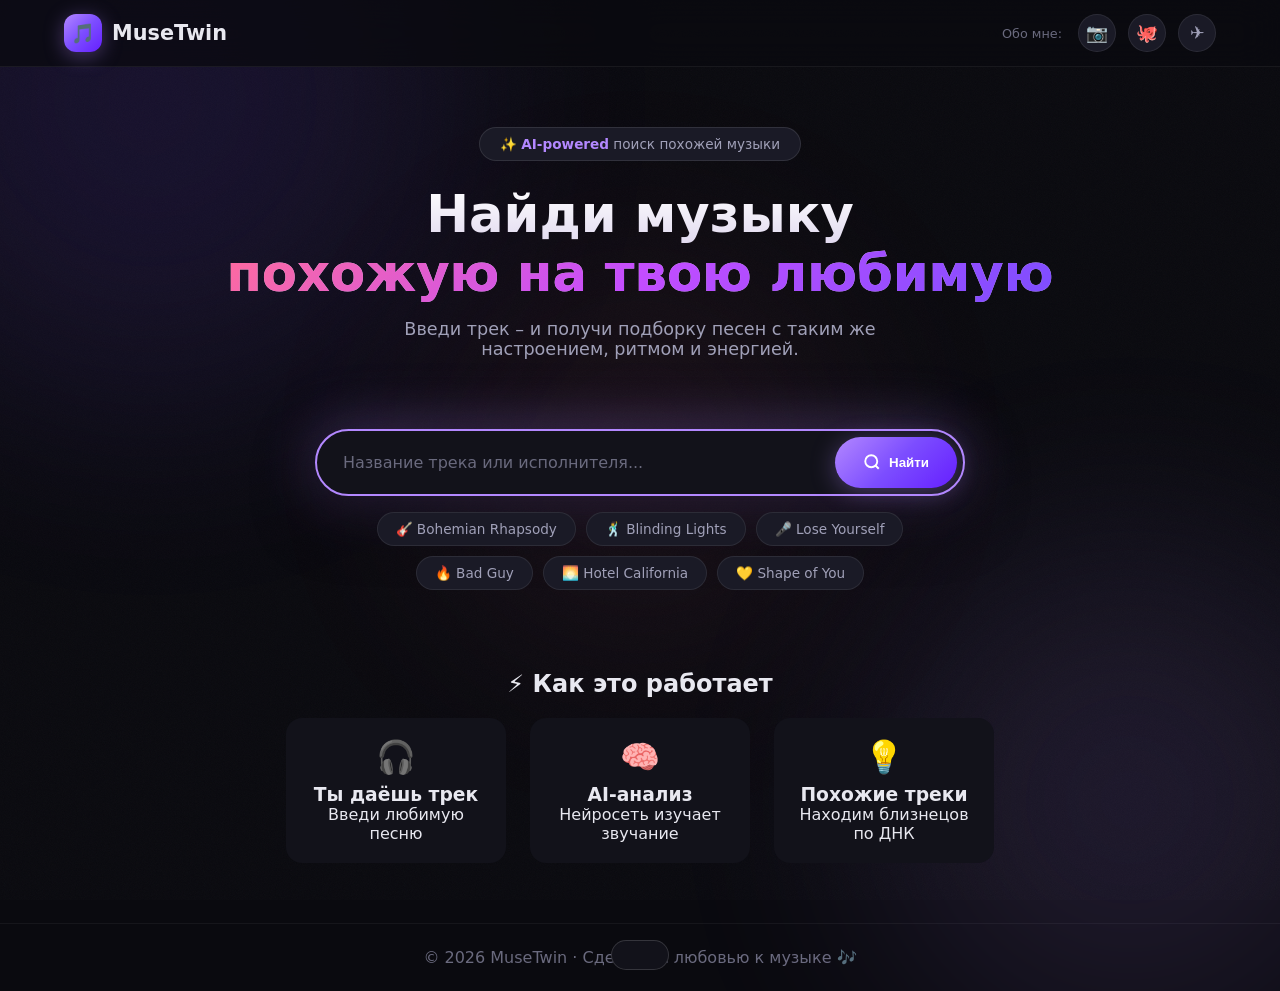
==== frontend/index.html @ 0e5f1a29 "Complete user-interface [With little bug, fix ASAP]" ====
<!DOCTYPE html>
<html lang="ru">
<head>
    <meta charset="UTF-8">
    <meta name="viewport" content="width=device-width, initial-scale=1.0">
    <title>MuseTwin — найди музыку, похожую на твою</title>
    <style>
        :root {
            --bg: #0a0a0f;
            --surface: #12121a;
            --surface-2: #1a1a26;
            --surface-3: #222233;
            --text: #e8e8f0;
            --text-secondary: #a0a0b8;
            --text-muted: #6a6a7e;
            --accent: #b388ff;
            --accent-2: #7c4dff;
            --accent-glow: rgba(179, 136, 255, 0.35);
            --gradient-1: linear-gradient(135deg, #b388ff 0%, #7c4dff 50%, #651fff 100%);
            --gradient-2: linear-gradient(135deg, #ff6b9d 0%, #c44dff 50%, #7c4dff 100%);
            --radius: 16px;
            --radius-sm: 10px;
            --shadow-lg: 0 20px 60px rgba(0, 0, 0, 0.5);
            --transition: 0.3s cubic-bezier(0.4, 0, 0.2, 1);
        }
        * { margin: 0; padding: 0; box-sizing: border-box; }
        body {
            font-family: 'Inter', 'Segoe UI', system-ui, sans-serif;
            background: var(--bg);
            color: var(--text);
            min-height: 100vh;
            display: flex;
            flex-direction: column;
        }
        .bg-orb {
            position: fixed; border-radius: 50%; filter: blur(120px); opacity: 0.12; pointer-events: none; z-index: 0;
            animation: orbFloat 20s ease-in-out infinite;
        }
        .bg-orb--1 { width: 600px; height: 600px; background: #7c4dff; top: -200px; left: -150px; }
        .bg-orb--2 { width: 500px; height: 500px; background: #b388ff; bottom: -150px; right: -100px; animation-delay: -7s; }
        .bg-orb--3 { width: 400px; height: 400px; background: #ff6b9d; top: 50%; left: 50%; transform: translate(-50%, -50%); animation-delay: -14s; opacity: 0.07; }
        @keyframes orbFloat {
            0%, 100% { transform: translate(0, 0) scale(1); }
            25% { transform: translate(80px, -60px) scale(1.15); }
            50% { transform: translate(-30px, 40px) scale(0.9); }
            75% { transform: translate(-60px, -30px) scale(1.1); }
        }
        .noise-overlay { position: fixed; inset: 0; pointer-events: none; z-index: 1; opacity: 0.03;
            background-image: url("data:image/svg+xml,%3Csvg viewBox='0 0 256 256' xmlns='http://www.w3.org/2000/svg'%3E%3Cfilter id='n'%3E%3CfeTurbulence type='fractalNoise' baseFrequency='0.9' numOctaves='4' stitchTiles='stitch'/%3E%3C/filter%3E%3Crect width='100%25' height='100%25' filter='url(%23n)'/%3E%3C/svg%3E");
            background-size: 200px 200px;
        }
        .header {
            position: sticky; top: 0; z-index: 100; backdrop-filter: blur(20px);
            background: rgba(10, 10, 15, 0.75); border-bottom: 1px solid rgba(255, 255, 255, 0.06);
        }
        .nav {
            max-width: 1200px; margin: 0 auto; padding: 14px 24px;
            display: flex; align-items: center; justify-content: space-between; gap: 20px;
        }
        .nav__logo { display: flex; align-items: center; gap: 10px; text-decoration: none; color: var(--text); font-weight: 800; font-size: 1.3rem; }
        .nav__logo-icon {
            width: 38px; height: 38px; border-radius: 12px; background: var(--gradient-1);
            display: flex; align-items: center; justify-content: center; font-size: 1.2rem;
            box-shadow: 0 4px 20px var(--accent-glow);
        }
        .social-links { display: flex; gap: 12px; align-items: center; }
        .about-label { font-size: 0.8rem; color: var(--text-muted); margin-right: 4px; }
        @media (max-width: 600px) { .about-label { display: none; } }
        .social-link {
            width: 38px; height: 38px; border-radius: 50%; background: var(--surface-2);
            border: 1px solid rgba(255,255,255,0.08); display: flex; align-items: center; justify-content: center;
            color: var(--text-secondary); text-decoration: none; transition: var(--transition); font-size: 1.1rem;
        }
        .social-link:hover { background: var(--surface-3); color: var(--text); transform: translateY(-2px); }
        .main { position: relative; z-index: 2; flex: 1; max-width: 1000px; margin: 0 auto; padding: 0 24px; width: 100%; }
        .hero { text-align: center; padding: 60px 20px 40px; }
        .hero__badge { display: inline-block; padding: 8px 20px; border-radius: 100px; background: var(--surface-2); border: 1px solid rgba(255,255,255,0.1); font-size: 0.85rem; color: var(--text-secondary); margin-bottom: 24px; }
        .hero__badge span { color: var(--accent); font-weight: 600; }
        .hero__title { font-size: clamp(2rem, 5vw, 3.2rem); font-weight: 900; line-height: 1.15; margin-bottom: 16px;
            background: linear-gradient(180deg, #fff 0%, #c4b5e0 100%); -webkit-background-clip: text; -webkit-text-fill-color: transparent; background-clip: text; }
        .hero__title-accent { background: var(--gradient-2); -webkit-background-clip: text; -webkit-text-fill-color: transparent; background-clip: text; }
        .hero__subtitle { font-size: 1.1rem; color: var(--text-secondary); max-width: 500px; margin: 0 auto 30px; }
        .search-section { max-width: 650px; margin: 0 auto; }
        .search-box {
            display: flex; gap: 10px; background: var(--surface); border-radius: 100px; padding: 6px;
            border: 2px solid rgba(255,255,255,0.08); transition: var(--transition); box-shadow: var(--shadow-lg);
        }
        .search-box:focus-within { border-color: var(--accent); box-shadow: var(--shadow-lg), 0 0 60px var(--accent-glow); }
        .search-box__input { flex: 1; background: transparent; border: none; padding: 16px 20px; font-size: 1rem; color: var(--text); outline: none; min-width: 0; font-family: inherit; }
        .search-box__input::placeholder { color: var(--text-muted); }
        .search-box__btn {
            padding: 14px 28px; border-radius: 100px; background: var(--gradient-1); color: #fff;
            font-weight: 700; border: none; cursor: pointer; transition: var(--transition); display: flex; align-items: center; gap: 8px;
            box-shadow: 0 4px 25px var(--accent-glow);
        }
        .search-box__btn:hover { transform: scale(1.04); }
        .search-box__btn:disabled { opacity: 0.6; pointer-events: none; }
        .suggestion-tags { display: flex; flex-wrap: wrap; gap: 10px; justify-content: center; margin: 16px 0 30px; }
        .suggestion-tag {
            padding: 8px 18px; border-radius: 100px; background: var(--surface-2); border: 1px solid rgba(255,255,255,0.08);
            color: var(--text-secondary); font-size: 0.85rem; cursor: pointer; transition: var(--transition); font-family: inherit;
        }
        .suggestion-tag:hover { background: var(--surface-3); color: var(--text); transform: translateY(-2px); }
        .results-container { margin-top: 30px; }
        .song-grid { display: grid; grid-template-columns: repeat(auto-fill, minmax(240px, 1fr)); gap: 16px; }
        .song-card {
            background: var(--surface); border-radius: var(--radius); padding: 16px; border: 1px solid rgba(255,255,255,0.06);
            transition: var(--transition); display: flex; flex-direction: column; gap: 8px;
        }
        .song-card:hover { border-color: rgba(255,255,255,0.2); transform: translateY(-4px); }
        .song-card__title { font-weight: 700; font-size: 1rem; }
        .song-card__artist { font-size: 0.9rem; color: var(--text-secondary); }
        .song-card__play { margin-top: auto; padding: 6px 12px; border-radius: 100px; background: var(--accent-2); border: none; color: #fff; cursor: pointer; }
        .multiple-matches { list-style: none; padding: 0; }
        .multiple-matches li { padding: 10px; margin: 6px 0; background: var(--surface-2); border-radius: 8px; cursor: pointer; }
        .multiple-matches li:hover { background: var(--surface-3); }
        .status-msg { text-align: center; margin: 12px 0; color: var(--text-secondary); }
        .how-brief { padding: 50px 0 60px; text-align: center; }
        .how-steps { display: flex; flex-wrap: wrap; gap: 24px; justify-content: center; margin-top: 20px; }
        .how-step { background: var(--surface); border-radius: var(--radius); padding: 20px; flex: 1 1 180px; max-width: 220px; }
        .how-step__icon { font-size: 2rem; margin-bottom: 8px; }
        .footer { text-align: center; padding: 24px; color: var(--text-muted); border-top: 1px solid rgba(255,255,255,0.05); margin-top: auto; }
        .toast {
            position: fixed; bottom: 30px; left: 50%; transform: translateX(-50%) translateY(100px);
            background: var(--surface); border: 1px solid rgba(255,255,255,0.15); padding: 14px 28px;
            border-radius: 100px; font-weight: 600; z-index: 200; transition: transform 0.4s ease;
        }
        .toast.show { transform: translateX(-50%) translateY(0); }
    </style>
</head>
<body>
    <div class="bg-orb bg-orb--1"></div>
    <div class="bg-orb bg-orb--2"></div>
    <div class="bg-orb bg-orb--3"></div>
    <div class="noise-overlay"></div>

    <header class="header">
        <nav class="nav">
            <a href="#" class="nav__logo">
                <div class="nav__logo-icon">🎵</div> MuseTwin
            </a>
            <div class="social-links">
                <span class="about-label">Обо мне:</span>
                <a href="https://instagram.com/bankahooks" target="_blank" class="social-link" title="Instagram">📷</a>
                <a href="https://github.com/BankaHooks" target="_blank" class="social-link" title="GitHub">🐙</a>
                <a href="https://t.me/DanHooksWork" target="_blank" class="social-link" title="Telegram">✈️</a>
            </div>
        </nav>
    </header>

    <main class="main">
        <section class="hero">
            <div class="hero__badge">✨ <span>AI-powered</span> поиск похожей музыки</div>
            <h1 class="hero__title">Найди музыку<br><span class="hero__title-accent">похожую на твою любимую</span></h1>
            <p class="hero__subtitle">Введи трек – и получи подборку песен с таким же настроением, ритмом и энергией.</p>
        </section>

        <section class="search-section">
            <div class="search-box">
                <input type="text" class="search-box__input" id="searchInput" placeholder="Название трека или исполнителя..." autocomplete="off">
                <button class="search-box__btn" id="searchBtn">
                    <svg width="18" height="18" viewBox="0 0 24 24" fill="none" stroke="currentColor" stroke-width="2.5">
                        <circle cx="11" cy="11" r="8"/><path d="M21 21l-4.35-4.35"/>
                    </svg>
                    Найти
                </button>
            </div>
            <div class="suggestion-tags">
                <button class="suggestion-tag" data-query="Bohemian Rhapsody">🎸 Bohemian Rhapsody</button>
                <button class="suggestion-tag" data-query="Blinding Lights">🕺 Blinding Lights</button>
                <button class="suggestion-tag" data-query="Lose Yourself">🎤 Lose Yourself</button>
                <button class="suggestion-tag" data-query="Bad Guy">🔥 Bad Guy</button>
                <button class="suggestion-tag" data-query="Hotel California">🌅 Hotel California</button>
                <button class="suggestion-tag" data-query="Shape of You">💛 Shape of You</button>
            </div>
            <div class="status-msg" id="statusMsg"></div>
            <div class="results-container" id="resultsContainer"></div>
        </section>

        <section class="how-brief">
            <h2>⚡ Как это работает</h2>
            <div class="how-steps">
                <div class="how-step"><div class="how-step__icon">🎧</div><h3>Ты даёшь трек</h3><p>Введи любимую песню</p></div>
                <div class="how-step"><div class="how-step__icon">🧠</div><h3>AI-анализ</h3><p>Нейросеть изучает звучание</p></div>
                <div class="how-step"><div class="how-step__icon">💡</div><h3>Похожие треки</h3><p>Находим близнецов по ДНК</p></div>
            </div>
        </section>
    </main>

    <footer class="footer">
        <p>© 2026 MuseTwin · Сделано с любовью к музыке 🎶</p>
    </footer>

    <div class="toast" id="toast"></div>

    <script>
        const searchInput = document.getElementById('searchInput');
        const searchBtn = document.getElementById('searchBtn');
        const statusMsg = document.getElementById('statusMsg');
        const resultsContainer = document.getElementById('resultsContainer');
        const toast = document.getElementById('toast');

        function showToast(text, isError = false) {
            toast.textContent = text;
            toast.style.background = isError ? 'rgba(255,70,70,0.9)' : 'var(--surface)';
            toast.classList.add('show');
            clearTimeout(toast._timeout);
            toast._timeout = setTimeout(() => toast.classList.remove('show'), 2500);
        }

        function setStatus(text, isError = false) {
            statusMsg.textContent = text;
            statusMsg.style.color = isError ? '#ff6b6b' : 'var(--text-secondary)';
        }

        function renderRecommendations(tracks) {
            const html = `
                <h3 style="margin-bottom:16px;">🎯 Найденные музыкальные близнецы</h3>
                <div class="song-grid">
                    ${tracks.map(t => `
                        <div class="song-card">
                            <div class="song-card__title">${t.track}</div>
                            <div class="song-card__artist">${t.artist}</div>
                            <button class="song-card__play">▶ Слушать</button>
                        </div>
                    `).join('')}
                </div>
            `;
            resultsContainer.innerHTML = html;
        }

        function renderMultipleMatches(matches) {
            const html = `
                <h4>Уточните трек:</h4>
                <ul class="multiple-matches">
                    ${matches.map(m => `
                        <li data-track="${m.track_name}" data-artist="${m.artist || ''}">
                            🎵 ${m.track_name} — ${m.artist || 'неизвестен'}
                        </li>
                    `).join('')}
                </ul>
            `;
            resultsContainer.innerHTML = html;
            document.querySelectorAll('.multiple-matches li').forEach(li => {
                li.addEventListener('click', () => {
                    const track = li.dataset.track;
                    const artist = li.dataset.artist;
                    searchInput.value = `${track} ${artist}`.trim();
                    fetchRecommendations(track, artist);
                });
            });
        }

        async function fetchRecommendations(trackName, artist = '') {
            searchBtn.disabled = true;
            searchBtn.innerHTML = '⏳ Ищу...';
            setStatus('Ищем похожие треки...');
            resultsContainer.innerHTML = '';

            try {
                const params = new URLSearchParams({ track_name: trackName });
                if (artist) params.append('artist', artist);
                const response = await fetch(`/recommend?${params.toString()}`);
                if (!response.ok) throw new Error(`Ошибка ${response.status}`);
                const data = await response.json();

                if (data.error) {
                    setStatus(`❌ ${data.error}`, true);
                    showToast('Трек не найден', true);
                    return;
                }
                if (data.multiple_matches) {
                    setStatus('Найдено несколько совпадений. Уточните.');
                    renderMultipleMatches(data.multiple_matches);
                    return;
                }
                // Обрабатываем возможную опечатку "recommendations: "
                const recs = data.recommendations || data['recommendations: '];
                if (recs && Array.isArray(recs)) {
                    renderRecommendations(recs);
                    setStatus(`✅ Найдено ${recs.length} похожих треков`);
                    showToast('Готово!');
                } else {
                    setStatus('Неожиданный формат ответа', true);
                }
            } catch (err) {
                console.error(err);
                setStatus('❌ Ошибка соединения с сервером', true);
                showToast('Ошибка сети', true);
            } finally {
                searchBtn.disabled = false;
                searchBtn.innerHTML = `<svg width="18" height="18" viewBox="0 0 24 24" fill="none" stroke="currentColor" stroke-width="2.5"><circle cx="11" cy="11" r="8"/><path d="M21 21l-4.35-4.35"/></svg> Найти`;
            }
        }

        searchBtn.addEventListener('click', () => {
            const query = searchInput.value.trim();
            if (!query) {
                showToast('Введите название трека', true);
                return;
            }
            fetchRecommendations(query);
        });

        searchInput.addEventListener('keydown', (e) => {
            if (e.key === 'Enter') searchBtn.click();
        });

        document.querySelectorAll('.suggestion-tag').forEach(tag => {
            tag.addEventListener('click', () => {
                const q = tag.dataset.query;
                searchInput.value = q;
                fetchRecommendations(q);
            });
        });

        searchInput.focus();
    </script>
</body>
</html>
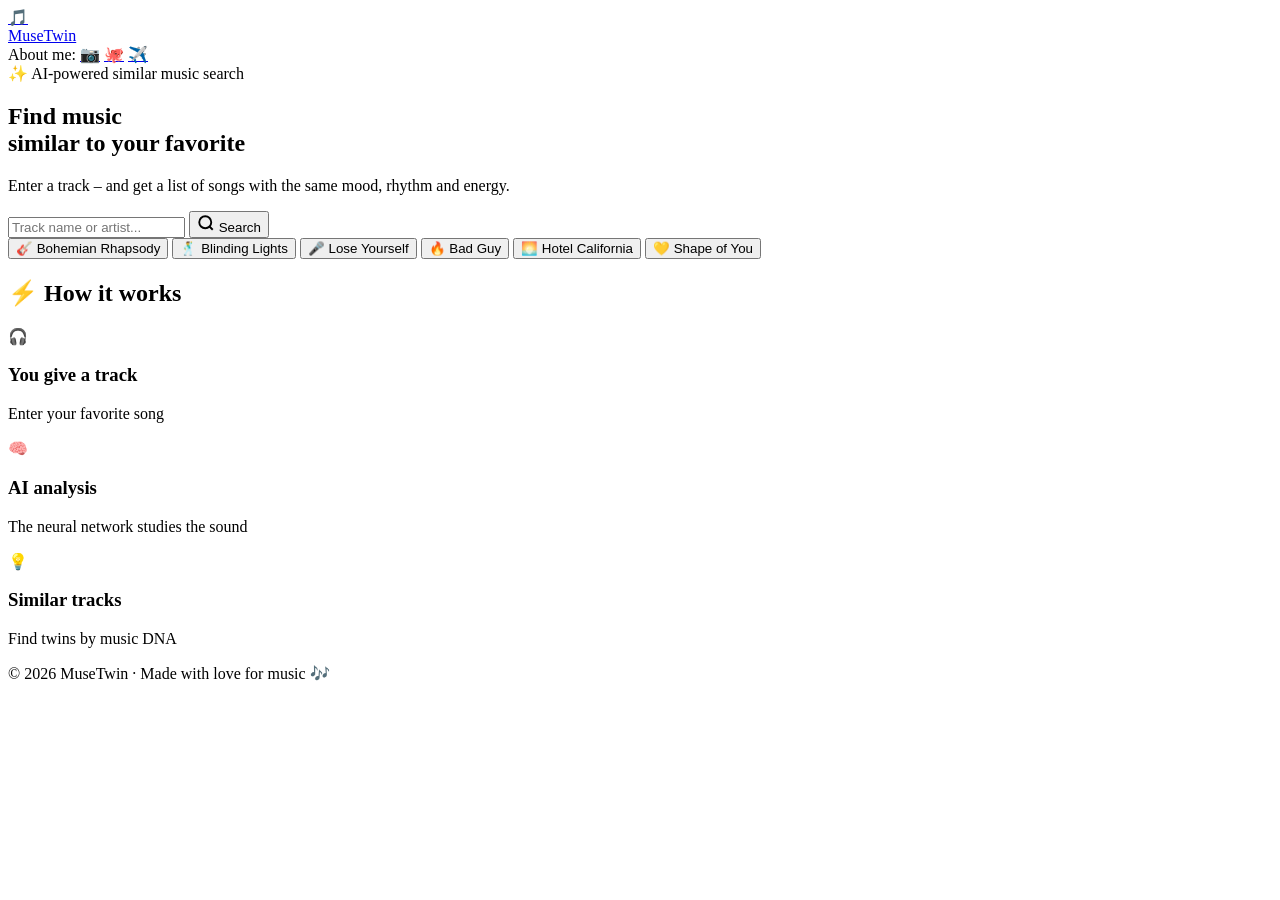
==== commit c400c1c0: "Fix interface bug and remake all into English language" ====
--- a/frontend/index.html
+++ b/frontend/index.html
@@ -1,132 +1,10 @@
 <!DOCTYPE html>
-<html lang="ru">
+<html lang="en">
 <head>
     <meta charset="UTF-8">
     <meta name="viewport" content="width=device-width, initial-scale=1.0">
-    <title>MuseTwin — найди музыку, похожую на твою</title>
-    <style>
-        :root {
-            --bg: #0a0a0f;
-            --surface: #12121a;
-            --surface-2: #1a1a26;
-            --surface-3: #222233;
-            --text: #e8e8f0;
-            --text-secondary: #a0a0b8;
-            --text-muted: #6a6a7e;
-            --accent: #b388ff;
-            --accent-2: #7c4dff;
-            --accent-glow: rgba(179, 136, 255, 0.35);
-            --gradient-1: linear-gradient(135deg, #b388ff 0%, #7c4dff 50%, #651fff 100%);
-            --gradient-2: linear-gradient(135deg, #ff6b9d 0%, #c44dff 50%, #7c4dff 100%);
-            --radius: 16px;
-            --radius-sm: 10px;
-            --shadow-lg: 0 20px 60px rgba(0, 0, 0, 0.5);
-            --transition: 0.3s cubic-bezier(0.4, 0, 0.2, 1);
-        }
-        * { margin: 0; padding: 0; box-sizing: border-box; }
-        body {
-            font-family: 'Inter', 'Segoe UI', system-ui, sans-serif;
-            background: var(--bg);
-            color: var(--text);
-            min-height: 100vh;
-            display: flex;
-            flex-direction: column;
-        }
-        .bg-orb {
-            position: fixed; border-radius: 50%; filter: blur(120px); opacity: 0.12; pointer-events: none; z-index: 0;
-            animation: orbFloat 20s ease-in-out infinite;
-        }
-        .bg-orb--1 { width: 600px; height: 600px; background: #7c4dff; top: -200px; left: -150px; }
-        .bg-orb--2 { width: 500px; height: 500px; background: #b388ff; bottom: -150px; right: -100px; animation-delay: -7s; }
-        .bg-orb--3 { width: 400px; height: 400px; background: #ff6b9d; top: 50%; left: 50%; transform: translate(-50%, -50%); animation-delay: -14s; opacity: 0.07; }
-        @keyframes orbFloat {
-            0%, 100% { transform: translate(0, 0) scale(1); }
-            25% { transform: translate(80px, -60px) scale(1.15); }
-            50% { transform: translate(-30px, 40px) scale(0.9); }
-            75% { transform: translate(-60px, -30px) scale(1.1); }
-        }
-        .noise-overlay { position: fixed; inset: 0; pointer-events: none; z-index: 1; opacity: 0.03;
-            background-image: url("data:image/svg+xml,%3Csvg viewBox='0 0 256 256' xmlns='http://www.w3.org/2000/svg'%3E%3Cfilter id='n'%3E%3CfeTurbulence type='fractalNoise' baseFrequency='0.9' numOctaves='4' stitchTiles='stitch'/%3E%3C/filter%3E%3Crect width='100%25' height='100%25' filter='url(%23n)'/%3E%3C/svg%3E");
-            background-size: 200px 200px;
-        }
-        .header {
-            position: sticky; top: 0; z-index: 100; backdrop-filter: blur(20px);
-            background: rgba(10, 10, 15, 0.75); border-bottom: 1px solid rgba(255, 255, 255, 0.06);
-        }
-        .nav {
-            max-width: 1200px; margin: 0 auto; padding: 14px 24px;
-            display: flex; align-items: center; justify-content: space-between; gap: 20px;
-        }
-        .nav__logo { display: flex; align-items: center; gap: 10px; text-decoration: none; color: var(--text); font-weight: 800; font-size: 1.3rem; }
-        .nav__logo-icon {
-            width: 38px; height: 38px; border-radius: 12px; background: var(--gradient-1);
-            display: flex; align-items: center; justify-content: center; font-size: 1.2rem;
-            box-shadow: 0 4px 20px var(--accent-glow);
-        }
-        .social-links { display: flex; gap: 12px; align-items: center; }
-        .about-label { font-size: 0.8rem; color: var(--text-muted); margin-right: 4px; }
-        @media (max-width: 600px) { .about-label { display: none; } }
-        .social-link {
-            width: 38px; height: 38px; border-radius: 50%; background: var(--surface-2);
-            border: 1px solid rgba(255,255,255,0.08); display: flex; align-items: center; justify-content: center;
-            color: var(--text-secondary); text-decoration: none; transition: var(--transition); font-size: 1.1rem;
-        }
-        .social-link:hover { background: var(--surface-3); color: var(--text); transform: translateY(-2px); }
-        .main { position: relative; z-index: 2; flex: 1; max-width: 1000px; margin: 0 auto; padding: 0 24px; width: 100%; }
-        .hero { text-align: center; padding: 60px 20px 40px; }
-        .hero__badge { display: inline-block; padding: 8px 20px; border-radius: 100px; background: var(--surface-2); border: 1px solid rgba(255,255,255,0.1); font-size: 0.85rem; color: var(--text-secondary); margin-bottom: 24px; }
-        .hero__badge span { color: var(--accent); font-weight: 600; }
-        .hero__title { font-size: clamp(2rem, 5vw, 3.2rem); font-weight: 900; line-height: 1.15; margin-bottom: 16px;
-            background: linear-gradient(180deg, #fff 0%, #c4b5e0 100%); -webkit-background-clip: text; -webkit-text-fill-color: transparent; background-clip: text; }
-        .hero__title-accent { background: var(--gradient-2); -webkit-background-clip: text; -webkit-text-fill-color: transparent; background-clip: text; }
-        .hero__subtitle { font-size: 1.1rem; color: var(--text-secondary); max-width: 500px; margin: 0 auto 30px; }
-        .search-section { max-width: 650px; margin: 0 auto; }
-        .search-box {
-            display: flex; gap: 10px; background: var(--surface); border-radius: 100px; padding: 6px;
-            border: 2px solid rgba(255,255,255,0.08); transition: var(--transition); box-shadow: var(--shadow-lg);
-        }
-        .search-box:focus-within { border-color: var(--accent); box-shadow: var(--shadow-lg), 0 0 60px var(--accent-glow); }
-        .search-box__input { flex: 1; background: transparent; border: none; padding: 16px 20px; font-size: 1rem; color: var(--text); outline: none; min-width: 0; font-family: inherit; }
-        .search-box__input::placeholder { color: var(--text-muted); }
-        .search-box__btn {
-            padding: 14px 28px; border-radius: 100px; background: var(--gradient-1); color: #fff;
-            font-weight: 700; border: none; cursor: pointer; transition: var(--transition); display: flex; align-items: center; gap: 8px;
-            box-shadow: 0 4px 25px var(--accent-glow);
-        }
-        .search-box__btn:hover { transform: scale(1.04); }
-        .search-box__btn:disabled { opacity: 0.6; pointer-events: none; }
-        .suggestion-tags { display: flex; flex-wrap: wrap; gap: 10px; justify-content: center; margin: 16px 0 30px; }
-        .suggestion-tag {
-            padding: 8px 18px; border-radius: 100px; background: var(--surface-2); border: 1px solid rgba(255,255,255,0.08);
-            color: var(--text-secondary); font-size: 0.85rem; cursor: pointer; transition: var(--transition); font-family: inherit;
-        }
-        .suggestion-tag:hover { background: var(--surface-3); color: var(--text); transform: translateY(-2px); }
-        .results-container { margin-top: 30px; }
-        .song-grid { display: grid; grid-template-columns: repeat(auto-fill, minmax(240px, 1fr)); gap: 16px; }
-        .song-card {
-            background: var(--surface); border-radius: var(--radius); padding: 16px; border: 1px solid rgba(255,255,255,0.06);
-            transition: var(--transition); display: flex; flex-direction: column; gap: 8px;
-        }
-        .song-card:hover { border-color: rgba(255,255,255,0.2); transform: translateY(-4px); }
-        .song-card__title { font-weight: 700; font-size: 1rem; }
-        .song-card__artist { font-size: 0.9rem; color: var(--text-secondary); }
-        .song-card__play { margin-top: auto; padding: 6px 12px; border-radius: 100px; background: var(--accent-2); border: none; color: #fff; cursor: pointer; }
-        .multiple-matches { list-style: none; padding: 0; }
-        .multiple-matches li { padding: 10px; margin: 6px 0; background: var(--surface-2); border-radius: 8px; cursor: pointer; }
-        .multiple-matches li:hover { background: var(--surface-3); }
-        .status-msg { text-align: center; margin: 12px 0; color: var(--text-secondary); }
-        .how-brief { padding: 50px 0 60px; text-align: center; }
-        .how-steps { display: flex; flex-wrap: wrap; gap: 24px; justify-content: center; margin-top: 20px; }
-        .how-step { background: var(--surface); border-radius: var(--radius); padding: 20px; flex: 1 1 180px; max-width: 220px; }
-        .how-step__icon { font-size: 2rem; margin-bottom: 8px; }
-        .footer { text-align: center; padding: 24px; color: var(--text-muted); border-top: 1px solid rgba(255,255,255,0.05); margin-top: auto; }
-        .toast {
-            position: fixed; bottom: 30px; left: 50%; transform: translateX(-50%) translateY(100px);
-            background: var(--surface); border: 1px solid rgba(255,255,255,0.15); padding: 14px 28px;
-            border-radius: 100px; font-weight: 600; z-index: 200; transition: transform 0.4s ease;
-        }
-        .toast.show { transform: translateX(-50%) translateY(0); }
-    </style>
+    <title>MuseTwin — Find Music Similar to Yours</title>
+    <link rel="stylesheet" href="/static/styles.css">
 </head>
 <body>
     <div class="bg-orb bg-orb--1"></div>
@@ -140,7 +18,7 @@
                 <div class="nav__logo-icon">🎵</div> MuseTwin
             </a>
             <div class="social-links">
-                <span class="about-label">Обо мне:</span>
+                <span class="about-label">About me:</span>
                 <a href="https://instagram.com/bankahooks" target="_blank" class="social-link" title="Instagram">📷</a>
                 <a href="https://github.com/BankaHooks" target="_blank" class="social-link" title="GitHub">🐙</a>
                 <a href="https://t.me/DanHooksWork" target="_blank" class="social-link" title="Telegram">✈️</a>
@@ -150,19 +28,19 @@
 
     <main class="main">
         <section class="hero">
-            <div class="hero__badge">✨ <span>AI-powered</span> поиск похожей музыки</div>
-            <h1 class="hero__title">Найди музыку<br><span class="hero__title-accent">похожую на твою любимую</span></h1>
-            <p class="hero__subtitle">Введи трек – и получи подборку песен с таким же настроением, ритмом и энергией.</p>
+            <div class="hero__badge">✨ <span>AI-powered</span> similar music search</div>
+            <h1 class="hero__title">Find music<br><span class="hero__title-accent">similar to your favorite</span></h1>
+            <p class="hero__subtitle">Enter a track – and get a list of songs with the same mood, rhythm and energy.</p>
         </section>
 
         <section class="search-section">
             <div class="search-box">
-                <input type="text" class="search-box__input" id="searchInput" placeholder="Название трека или исполнителя..." autocomplete="off">
+                <input type="text" class="search-box__input" id="searchInput" placeholder="Track name or artist..." autocomplete="off">
                 <button class="search-box__btn" id="searchBtn">
                     <svg width="18" height="18" viewBox="0 0 24 24" fill="none" stroke="currentColor" stroke-width="2.5">
                         <circle cx="11" cy="11" r="8"/><path d="M21 21l-4.35-4.35"/>
                     </svg>
-                    Найти
+                    Search
                 </button>
             </div>
             <div class="suggestion-tags">
@@ -178,143 +56,21 @@
         </section>
 
         <section class="how-brief">
-            <h2>⚡ Как это работает</h2>
+            <h2>⚡ How it works</h2>
             <div class="how-steps">
-                <div class="how-step"><div class="how-step__icon">🎧</div><h3>Ты даёшь трек</h3><p>Введи любимую песню</p></div>
-                <div class="how-step"><div class="how-step__icon">🧠</div><h3>AI-анализ</h3><p>Нейросеть изучает звучание</p></div>
-                <div class="how-step"><div class="how-step__icon">💡</div><h3>Похожие треки</h3><p>Находим близнецов по ДНК</p></div>
+                <div class="how-step"><div class="how-step__icon">🎧</div><h3>You give a track</h3><p>Enter your favorite song</p></div>
+                <div class="how-step"><div class="how-step__icon">🧠</div><h3>AI analysis</h3><p>The neural network studies the sound</p></div>
+                <div class="how-step"><div class="how-step__icon">💡</div><h3>Similar tracks</h3><p>Find twins by music DNA</p></div>
             </div>
         </section>
     </main>
 
     <footer class="footer">
-        <p>© 2026 MuseTwin · Сделано с любовью к музыке 🎶</p>
+        <p>© 2026 MuseTwin · Made with love for music 🎶</p>
     </footer>
 
     <div class="toast" id="toast"></div>
 
-    <script>
-        const searchInput = document.getElementById('searchInput');
-        const searchBtn = document.getElementById('searchBtn');
-        const statusMsg = document.getElementById('statusMsg');
-        const resultsContainer = document.getElementById('resultsContainer');
-        const toast = document.getElementById('toast');
-
-        function showToast(text, isError = false) {
-            toast.textContent = text;
-            toast.style.background = isError ? 'rgba(255,70,70,0.9)' : 'var(--surface)';
-            toast.classList.add('show');
-            clearTimeout(toast._timeout);
-            toast._timeout = setTimeout(() => toast.classList.remove('show'), 2500);
-        }
-
-        function setStatus(text, isError = false) {
-            statusMsg.textContent = text;
-            statusMsg.style.color = isError ? '#ff6b6b' : 'var(--text-secondary)';
-        }
-
-        function renderRecommendations(tracks) {
-            const html = `
-                <h3 style="margin-bottom:16px;">🎯 Найденные музыкальные близнецы</h3>
-                <div class="song-grid">
-                    ${tracks.map(t => `
-                        <div class="song-card">
-                            <div class="song-card__title">${t.track}</div>
-                            <div class="song-card__artist">${t.artist}</div>
-                            <button class="song-card__play">▶ Слушать</button>
-                        </div>
-                    `).join('')}
-                </div>
-            `;
-            resultsContainer.innerHTML = html;
-        }
-
-        function renderMultipleMatches(matches) {
-            const html = `
-                <h4>Уточните трек:</h4>
-                <ul class="multiple-matches">
-                    ${matches.map(m => `
-                        <li data-track="${m.track_name}" data-artist="${m.artist || ''}">
-                            🎵 ${m.track_name} — ${m.artist || 'неизвестен'}
-                        </li>
-                    `).join('')}
-                </ul>
-            `;
-            resultsContainer.innerHTML = html;
-            document.querySelectorAll('.multiple-matches li').forEach(li => {
-                li.addEventListener('click', () => {
-                    const track = li.dataset.track;
-                    const artist = li.dataset.artist;
-                    searchInput.value = `${track} ${artist}`.trim();
-                    fetchRecommendations(track, artist);
-                });
-            });
-        }
-
-        async function fetchRecommendations(trackName, artist = '') {
-            searchBtn.disabled = true;
-            searchBtn.innerHTML = '⏳ Ищу...';
-            setStatus('Ищем похожие треки...');
-            resultsContainer.innerHTML = '';
-
-            try {
-                const params = new URLSearchParams({ track_name: trackName });
-                if (artist) params.append('artist', artist);
-                const response = await fetch(`/recommend?${params.toString()}`);
-                if (!response.ok) throw new Error(`Ошибка ${response.status}`);
-                const data = await response.json();
-
-                if (data.error) {
-                    setStatus(`❌ ${data.error}`, true);
-                    showToast('Трек не найден', true);
-                    return;
-                }
-                if (data.multiple_matches) {
-                    setStatus('Найдено несколько совпадений. Уточните.');
-                    renderMultipleMatches(data.multiple_matches);
-                    return;
-                }
-                // Обрабатываем возможную опечатку "recommendations: "
-                const recs = data.recommendations || data['recommendations: '];
-                if (recs && Array.isArray(recs)) {
-                    renderRecommendations(recs);
-                    setStatus(`✅ Найдено ${recs.length} похожих треков`);
-                    showToast('Готово!');
-                } else {
-                    setStatus('Неожиданный формат ответа', true);
-                }
-            } catch (err) {
-                console.error(err);
-                setStatus('❌ Ошибка соединения с сервером', true);
-                showToast('Ошибка сети', true);
-            } finally {
-                searchBtn.disabled = false;
-                searchBtn.innerHTML = `<svg width="18" height="18" viewBox="0 0 24 24" fill="none" stroke="currentColor" stroke-width="2.5"><circle cx="11" cy="11" r="8"/><path d="M21 21l-4.35-4.35"/></svg> Найти`;
-            }
-        }
-
-        searchBtn.addEventListener('click', () => {
-            const query = searchInput.value.trim();
-            if (!query) {
-                showToast('Введите название трека', true);
-                return;
-            }
-            fetchRecommendations(query);
-        });
-
-        searchInput.addEventListener('keydown', (e) => {
-            if (e.key === 'Enter') searchBtn.click();
-        });
-
-        document.querySelectorAll('.suggestion-tag').forEach(tag => {
-            tag.addEventListener('click', () => {
-                const q = tag.dataset.query;
-                searchInput.value = q;
-                fetchRecommendations(q);
-            });
-        });
-
-        searchInput.focus();
-    </script>
+    <script src="/static/script.js"></script>
 </body>
 </html>
